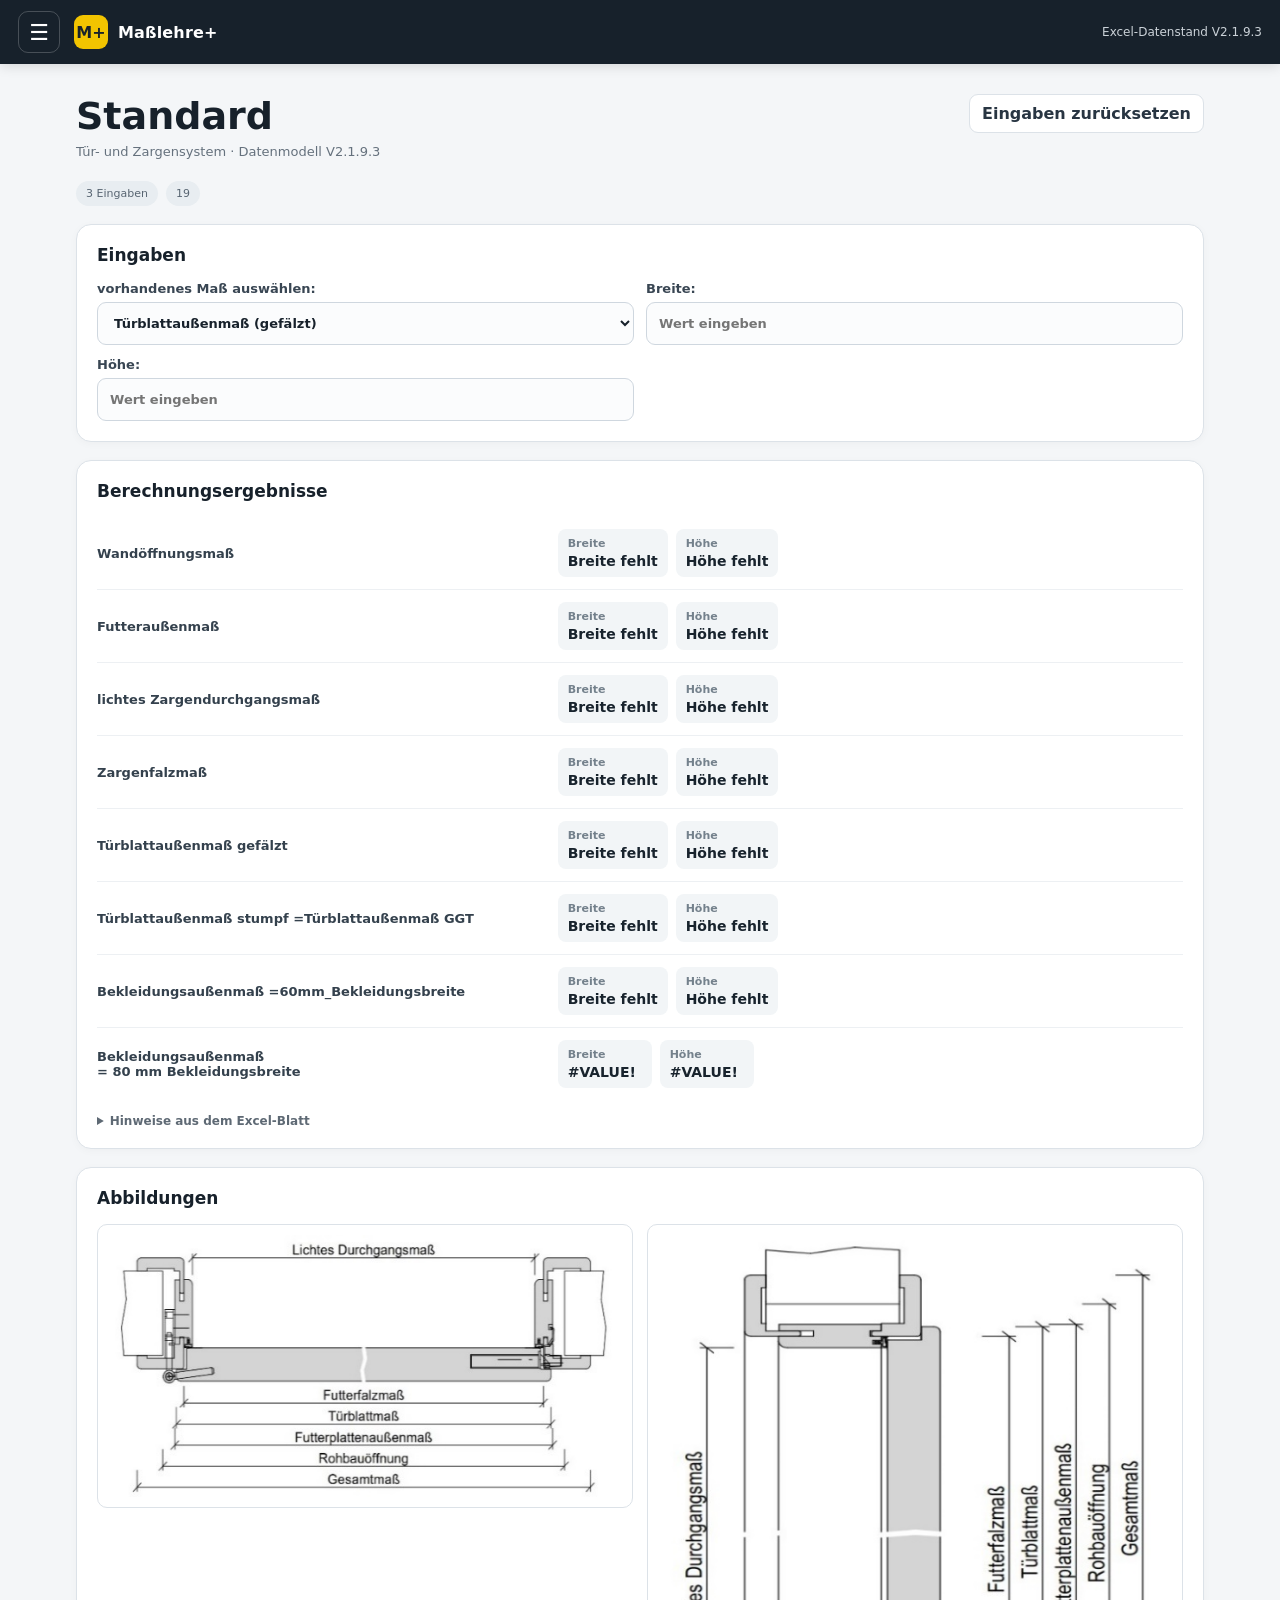
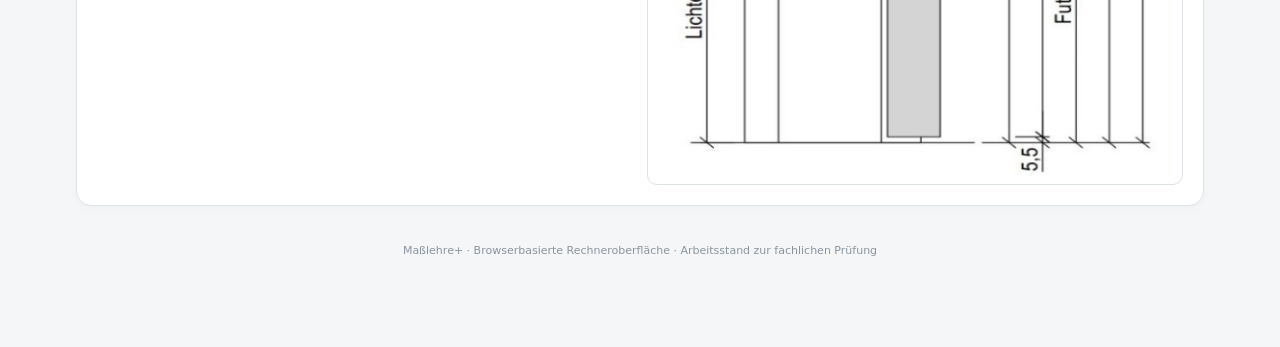
==== index.html @ daac4546 "Separate yellow section bars from measurement rows" ====
<!doctype html>
<html lang="de">
<head>
<meta charset="utf-8">
<meta name="viewport" content="width=device-width,initial-scale=1">
<meta name="theme-color" content="#17212b">
<title>Maßlehre+</title>
<link rel="stylesheet" href="css/app.css?v=0.3.10">
</head>
<body>
<header class="topbar">
  <button id="menu-toggle" aria-label="Menü öffnen" aria-expanded="false">☰</button>
  <div class="brand"><span class="brand-mark">M+</span><span>Maßlehre+</span></div>
  <span class="top-version" id="version">Rechnerdaten werden geladen …</span>
</header>
<aside id="sidebar" class="sidebar" aria-label="Rechnernavigation">
  <div class="sidebar-head"><span>Rechner auswählen</span><button id="home">Startseite</button></div>
  <input id="search" type="search" placeholder="Rechner suchen …" aria-label="Rechner suchen">
  <nav id="nav-list"></nav>
</aside>
<button id="scrim" class="scrim" hidden aria-label="Menü schließen"></button>
<main>
  <div id="load-error" class="error" hidden></div>
  <section id="welcome" class="hero">
    <div class="eyebrow">Tür- und Zargensysteme</div>
    <h1>Maßlehre+</h1>
    <p>Wähle links im Menü das gewünschte Tür- oder Zargensystem. Die Eingabefelder und Ergebnisse werden übersichtlich und mobil angepasst dargestellt.</p>
    <button class="hero-action" onclick="document.getElementById('menu-toggle').click()">Rechner auswählen</button>
  </section>
  <section id="calculator" hidden>
    <div class="page-head">
      <div><h1 id="page-title"></h1><p id="page-subtitle"></p></div>
      <div class="actions"><button id="reset" class="action">Eingaben zurücksetzen</button></div>
    </div>
    <div class="metrics"><span class="metric" id="input-count"></span><span class="metric" id="formula-count"></span></div>
    <section class="panel"><h2>Eingaben</h2><div id="inputs" class="fields"></div></section>
    <section class="panel"><h2>Berechnungsergebnisse</h2><div id="results"></div><div id="notes"></div></section>
    <section class="panel" id="image-panel" hidden><h2>Abbildungen</h2><div id="sheet-images" class="sheet-images"></div></section>
  </section>
  <div class="footer">Maßlehre+ · Browserbasierte Rechneroberfläche · Arbeitsstand zur fachlichen Prüfung</div>
</main>
<script src="js/formula-engine.js?v=0.3.10"></script>
<script src="js/app.js?v=0.3.10"></script>
</body>
</html>
---- css/app.css ----
:root{--ink:#17212b;--muted:#65717d;--line:#dce2e8;--paper:#f4f6f8;--panel:#fff;--accent:#f2c400;--accent-dark:#d9ad00;--shadow:0 12px 34px rgba(20,32,45,.10)}
*{box-sizing:border-box}
html,body{margin:0;min-height:100%;font-family:Inter,system-ui,-apple-system,BlinkMacSystemFont,"Segoe UI",sans-serif;color:var(--ink);background:var(--paper)}
button,input,select{font:inherit}
button{cursor:pointer}
.topbar{position:sticky;top:0;z-index:30;height:64px;background:#17212b;color:white;display:flex;align-items:center;gap:14px;padding:0 18px;box-shadow:0 2px 12px #0002}
.brand{display:flex;align-items:center;gap:10px;font-weight:800;letter-spacing:.01em}
.brand-mark{display:grid;place-items:center;width:34px;height:34px;background:var(--accent);color:#17212b;border-radius:9px;font-weight:900}
#menu-toggle{width:42px;height:42px;border:1px solid #ffffff35;background:transparent;color:white;border-radius:10px;font-size:22px}
.top-version{margin-left:auto;color:#cbd2d8;font-size:12px}
.layout{min-height:calc(100vh - 64px)}
.sidebar{position:fixed;z-index:40;left:0;top:64px;bottom:0;width:290px;background:#fff;border-right:1px solid var(--line);padding:18px;overflow:auto;transform:translateX(-102%);transition:transform .22s ease}
.sidebar.open{transform:translateX(0)}
.sidebar-head{display:flex;align-items:center;justify-content:space-between;margin-bottom:14px;font-weight:750}
#home{border:0;background:#eef1f4;border-radius:8px;padding:8px 10px;color:var(--ink)}
#search{width:100%;padding:11px 12px;border:1px solid var(--line);border-radius:9px;margin-bottom:16px}
.nav-section{margin:14px 0 20px}
.nav-section h3{text-transform:uppercase;font-size:10px;letter-spacing:.12em;color:#85909b;margin:0 0 8px}
.nav-item{display:block;width:100%;text-align:left;border:0;background:transparent;padding:9px 10px;border-radius:8px;color:#273542;font-size:13px}
.nav-item:hover,.nav-item.active{background:#fff4bf;color:#171f26;font-weight:700}
.scrim{position:fixed;z-index:35;inset:64px 0 0;background:#0b1420a6;border:0}
main{max-width:1180px;margin:0 auto;padding:30px 26px 70px}
.hero{padding:30px;border-radius:18px;background:linear-gradient(125deg,#17212b,#33424f);color:white;box-shadow:var(--shadow)}
.hero .eyebrow{font-size:11px;text-transform:uppercase;letter-spacing:.15em;color:#f2d44c;font-weight:800}
.hero h1{font-size:clamp(30px,5vw,48px);margin:10px 0}
.hero p{color:#d8e0e7;max-width:680px;line-height:1.6}
.hero .hero-action{display:inline-flex;margin-top:12px;background:var(--accent);border:0;padding:12px 16px;border-radius:9px;font-weight:800;color:#18212a}
.page-head{display:flex;align-items:flex-start;justify-content:space-between;gap:20px;margin-bottom:22px}
.page-head h1{font-size:clamp(26px,4vw,38px);margin:0 0 6px}
.page-head p{margin:0;color:var(--muted);font-size:13px}
.actions{display:flex;gap:8px;flex-wrap:wrap}
.action{border:1px solid var(--line);background:white;border-radius:9px;padding:9px 12px;color:#283542;font-weight:650}
.action.primary{background:var(--accent);border-color:var(--accent);color:#17212b}
.metrics{display:flex;gap:8px;margin:0 0 18px;flex-wrap:wrap}
.metric{font-size:11px;color:#586572;background:#e8edf1;border-radius:99px;padding:6px 10px}
.panel{background:var(--panel);border:1px solid var(--line);border-radius:15px;padding:20px;margin:0 0 18px;box-shadow:0 2px 8px #15202b08}
.panel h2{font-size:17px;margin:0 0 16px}
.fields{display:grid;grid-template-columns:repeat(2,minmax(0,1fr));gap:12px}
.field{display:flex;flex-direction:column;gap:6px;font-size:13px;font-weight:650;color:#394653}
.field-caption{display:flex;align-items:baseline;justify-content:space-between;gap:8px}
.field-label{min-width:0}
.field input,.field select{width:100%;border:1px solid #cfd7df;background:#fbfcfd;border-radius:9px;padding:11px 12px;color:var(--ink);min-height:43px}
.field input:focus,.field select:focus,#search:focus{outline:2px solid #f2c40080;border-color:#d7ad00}
.result-row{display:grid;grid-template-columns:minmax(160px,1fr) minmax(180px,1.4fr);gap:14px;padding:12px 0;border-bottom:1px solid #edf0f3;align-items:center}
.result-row:last-child{border-bottom:0}
.result-label{font-size:13px;font-weight:650;color:#34414d;white-space:pre-wrap}
.result-section-heading{margin:18px 0 2px;padding:9px 12px;background:#f5d200;color:#202020;font-size:15px;font-weight:750;text-align:center;border-radius:7px}
.result-values{display:flex;gap:8px;flex-wrap:wrap}
.result-value{display:flex;flex-direction:column;gap:3px;min-width:94px;padding:8px 10px;background:#f2f5f7;border-radius:8px}
.result-value span{font-size:10px;color:#84909b}
.result-value .result-axis{font-size:11px;color:#74818c;font-weight:600}
.result-value strong{font-size:14px;color:#18232d;overflow-wrap:anywhere}
.notes{margin-top:14px;color:#5e6974;font-size:12px}
.notes summary{cursor:pointer;font-weight:700}
.notes li{margin:7px 0}
.muted{color:#7b8792;font-size:13px}
.error{padding:12px 14px;background:#fff0ef;border:1px solid #f2c1bd;color:#9c2d24;border-radius:10px;margin:12px 0}
.footer{padding:20px 0;color:#8a949e;font-size:11px;text-align:center}
[hidden]{display:none!important}
@media(min-width:1100px){.sidebar{width:310px}.sidebar.open{box-shadow:var(--shadow)}}
@media(max-width:650px){.topbar{height:58px;padding:0 12px}.top-version{font-size:10px}.sidebar{top:58px;width:min(88vw,320px)}.scrim{inset:58px 0 0}main{padding:20px 13px 55px}.hero{padding:22px}.page-head{flex-direction:column}.fields{grid-template-columns:1fr}.panel{padding:15px}.result-row{grid-template-columns:1fr;gap:7px}.result-values{display:grid;grid-template-columns:repeat(2,minmax(0,1fr))}}

.table-wrap{max-width:100%;overflow:auto;border:1px solid #e4e9ee;border-radius:10px}
.reference-table{border-collapse:collapse;width:100%;min-width:520px;font-size:12px}
.reference-table th{position:sticky;left:0;background:#f0f3f6;color:#78838e;text-align:right;padding:8px;border-bottom:1px solid #e6ebef}
.reference-table td{padding:8px 10px;border-bottom:1px solid #edf0f3;border-right:1px solid #f0f2f4;white-space:nowrap}
.reference-table td small{display:block;color:#99a3ad;font-size:9px;margin-bottom:3px}
.reference-table td div{font-weight:600;color:#293744}
.sheet-images{display:grid;grid-template-columns:repeat(auto-fit,minmax(min(100%,280px),1fr));gap:14px;align-items:start}
.sheet-image{margin:0;padding:10px;border:1px solid var(--line);border-radius:10px;background:#fff}
.sheet-image img{display:block;width:100%;height:auto;max-height:560px;object-fit:contain}
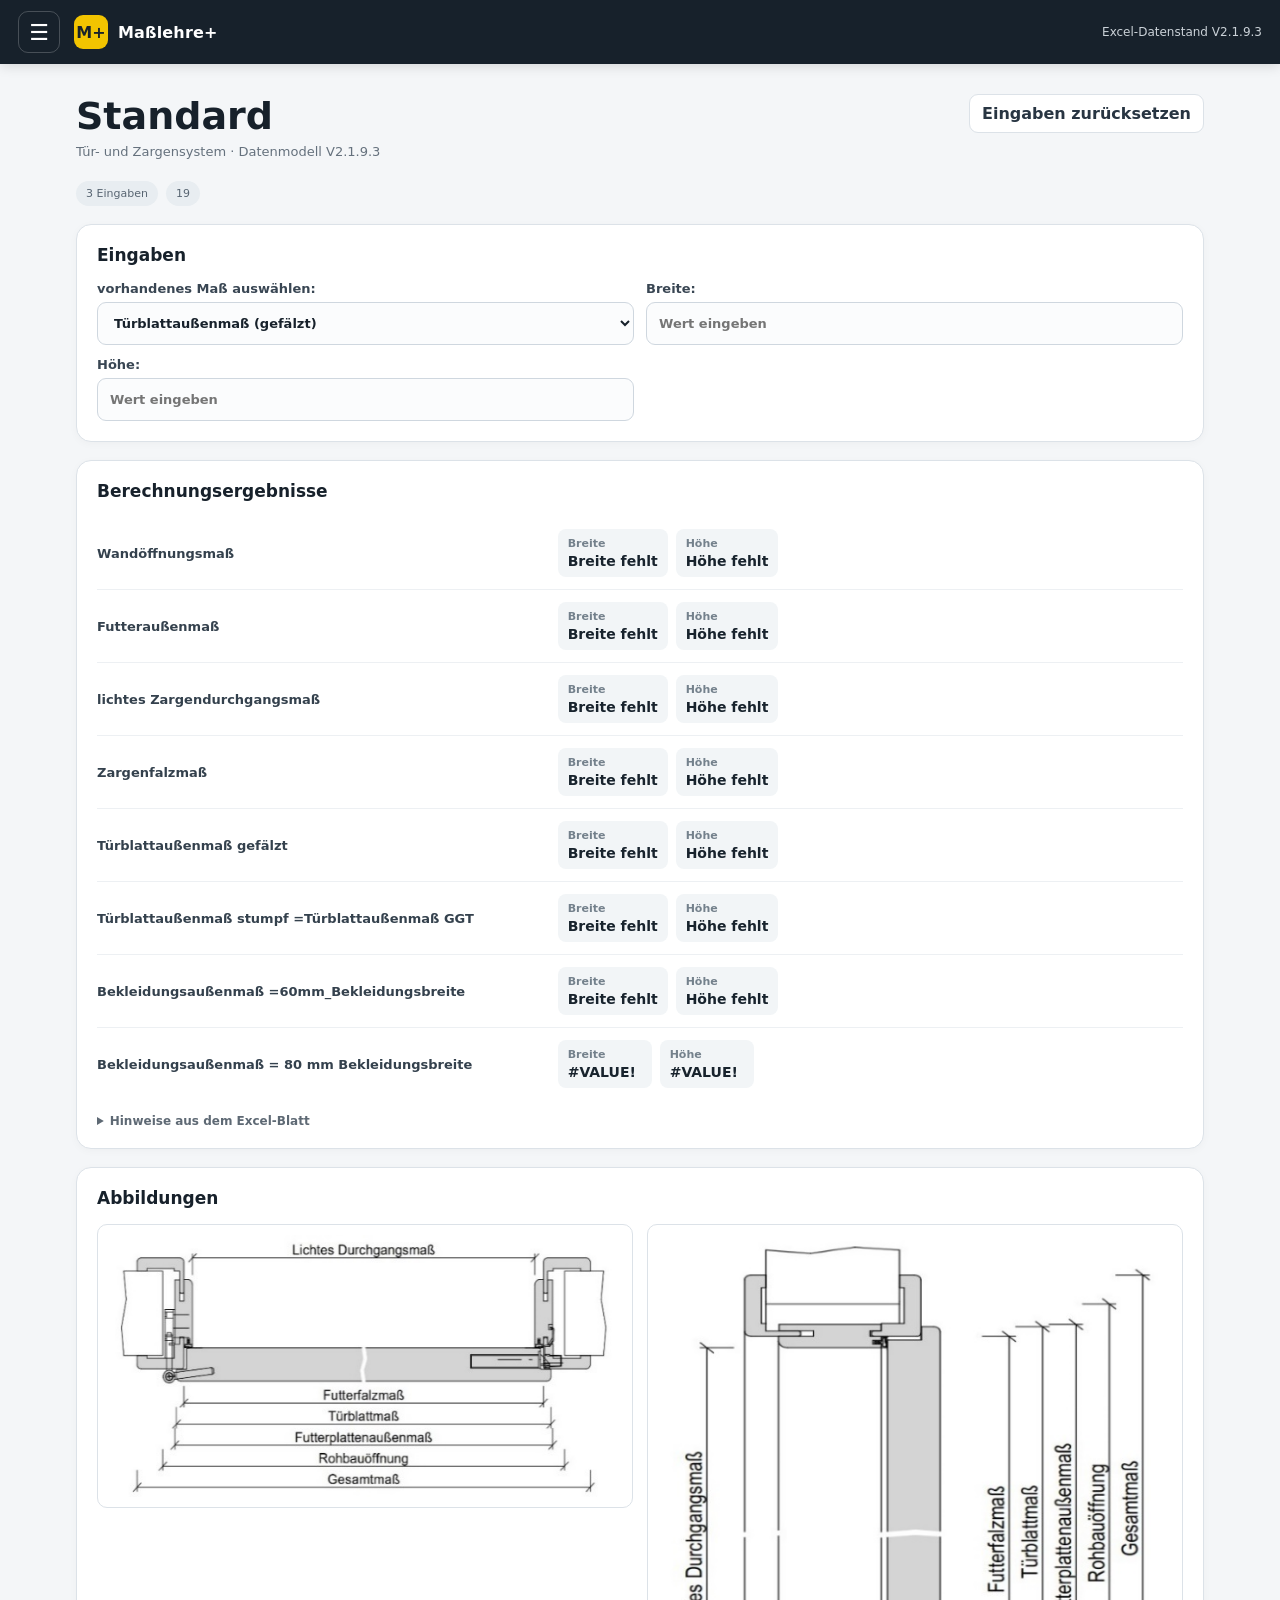
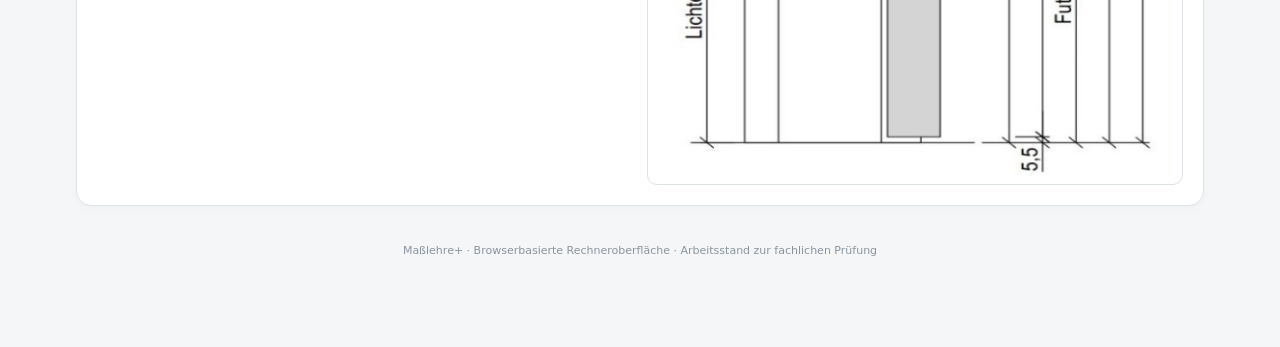
==== commit 88691d1b: "Use column B measurement labels for outputs" ====
--- a/index.html
+++ b/index.html
@@ -5,7 +5,7 @@
 <meta name="viewport" content="width=device-width,initial-scale=1">
 <meta name="theme-color" content="#17212b">
 <title>Maßlehre+</title>
-<link rel="stylesheet" href="css/app.css?v=0.3.10">
+<link rel="stylesheet" href="css/app.css?v=0.3.11">
 </head>
 <body>
 <header class="topbar">
@@ -39,8 +39,8 @@
   </section>
   <div class="footer">Maßlehre+ · Browserbasierte Rechneroberfläche · Arbeitsstand zur fachlichen Prüfung</div>
 </main>
-<script src="js/formula-engine.js?v=0.3.10"></script>
-<script src="js/app.js?v=0.3.10"></script>
+<script src="js/formula-engine.js?v=0.3.11"></script>
+<script src="js/app.js?v=0.3.11"></script>
 </body>
 </html>
 
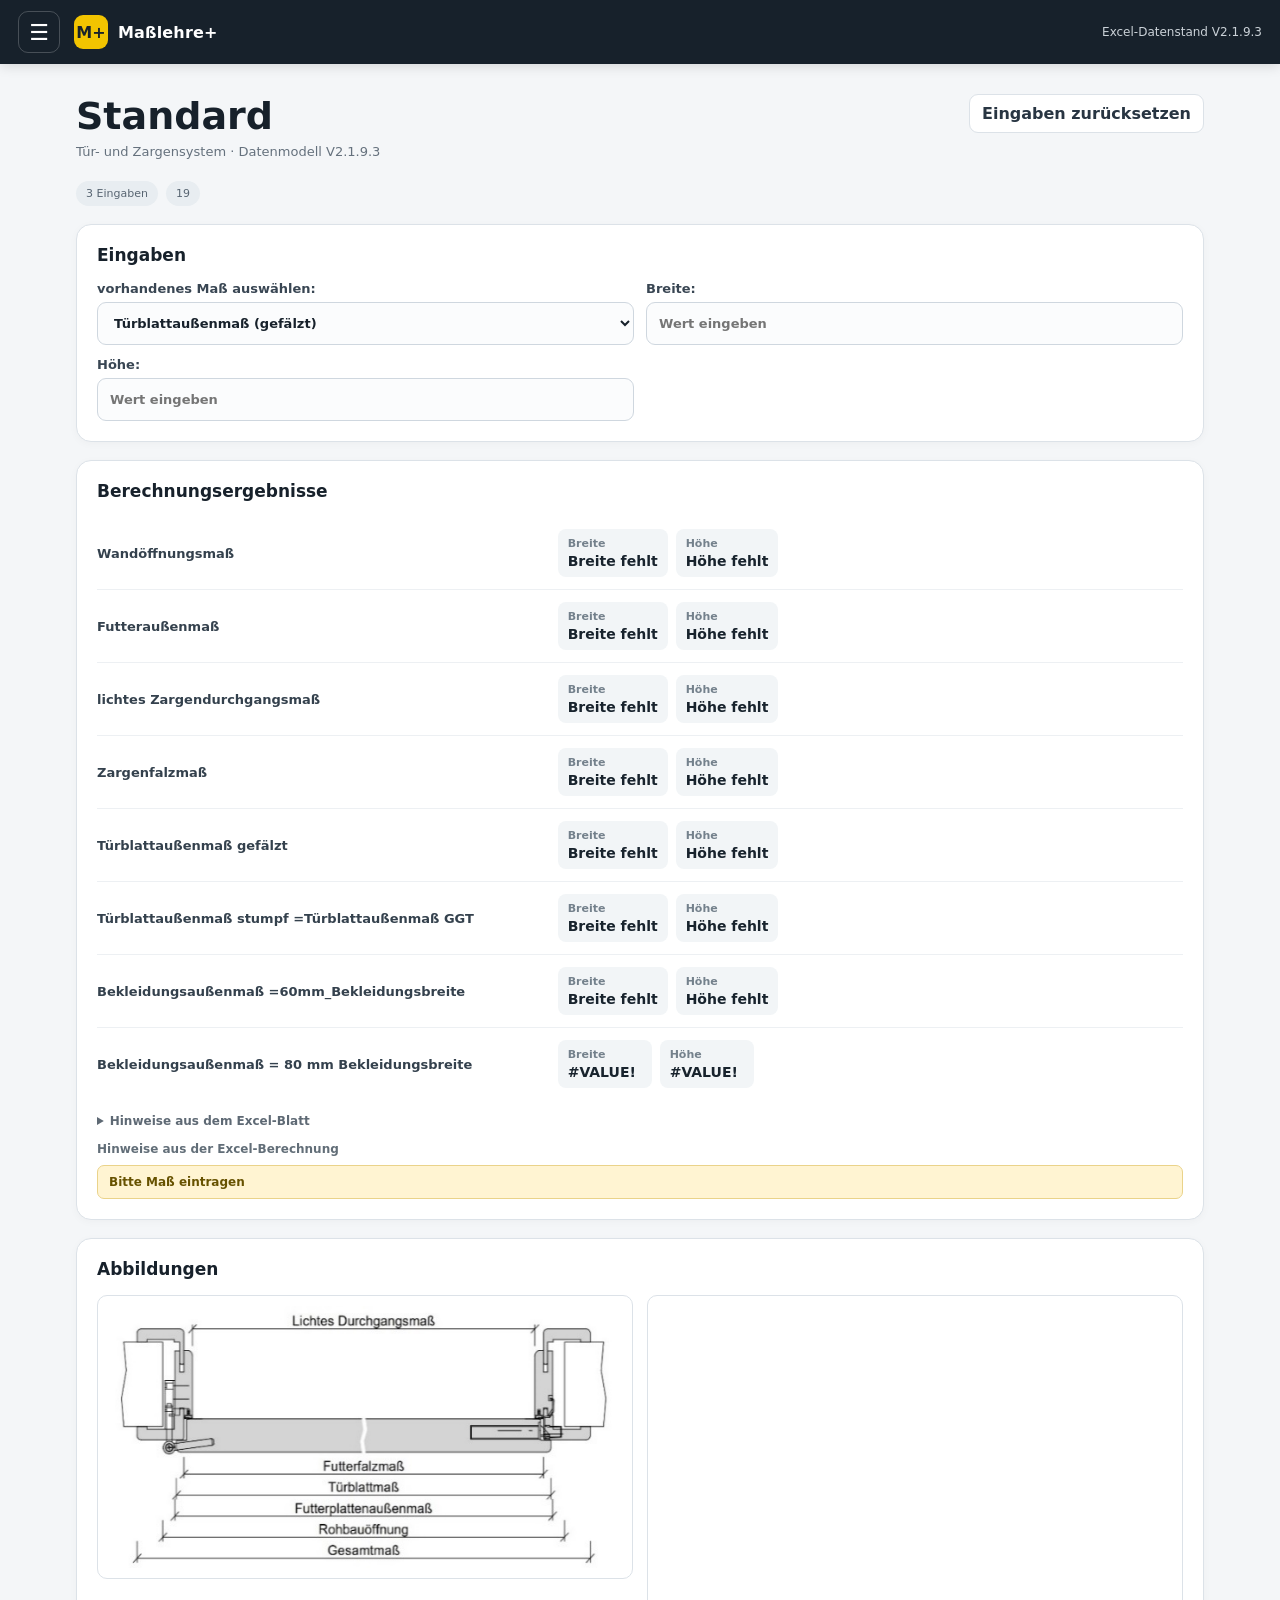
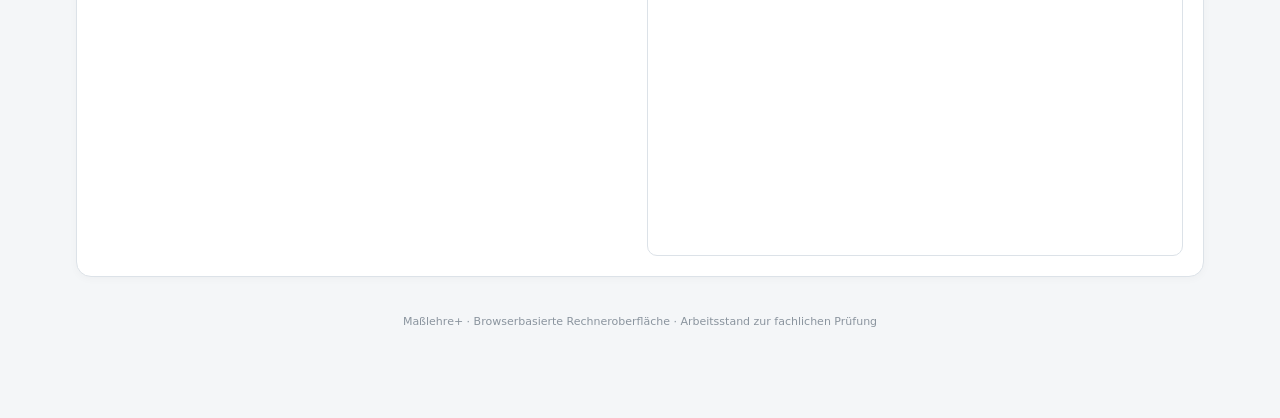
==== commit 35976d1d: "Aktualisiere Cache-Version für Excel-Formatierungen" ====
--- a/index.html
+++ b/index.html
@@ -5,7 +5,7 @@
 <meta name="viewport" content="width=device-width,initial-scale=1">
 <meta name="theme-color" content="#17212b">
 <title>Maßlehre+</title>
-<link rel="stylesheet" href="css/app.css?v=0.3.11">
+<link rel="stylesheet" href="css/app.css?v=0.3.15">
 </head>
 <body>
 <header class="topbar">
@@ -39,8 +39,8 @@
   </section>
   <div class="footer">Maßlehre+ · Browserbasierte Rechneroberfläche · Arbeitsstand zur fachlichen Prüfung</div>
 </main>
-<script src="js/formula-engine.js?v=0.3.11"></script>
-<script src="js/app.js?v=0.3.11"></script>
+<script src="js/formula-engine.js?v=0.3.15"></script>
+<script src="js/app.js?v=0.3.15"></script>
 </body>
 </html>
 
--- a/css/app.css
+++ b/css/app.css
@@ -51,6 +51,21 @@
 .result-value span{font-size:10px;color:#84909b}
 .result-value .result-axis{font-size:11px;color:#74818c;font-weight:600}
 .result-value strong{font-size:14px;color:#18232d;overflow-wrap:anywhere}
+.la-result{padding:13px 14px;margin:8px 0;border:1px solid #e6eaee;border-radius:9px;background:#fff}
+.la-result-head{display:flex;align-items:center;justify-content:space-between;gap:12px;margin-bottom:9px}
+.la-result-head h3{margin:0;color:#25313c;font-size:14px;font-weight:700;white-space:pre-wrap}
+.la-tag{flex:0 1 auto;padding:4px 8px;border-radius:999px;background:#fff4c2;color:#5b4b00;font-size:11px;font-weight:650;text-align:center}
+.la-measures{display:grid;grid-template-columns:repeat(2,minmax(0,1fr));gap:8px}
+.la-measure{display:flex;justify-content:space-between;align-items:center;gap:8px;padding:9px 11px;border-radius:7px;background:#f7f8fa}
+.la-measure span{font-size:12px;color:#66737e;font-weight:600}
+.la-measure strong{font-size:14px;color:#17212b;font-variant-numeric:tabular-nums;text-align:right}
+.result-value.near-standard,.la-measure.near-standard{background:#fff4bd;border:1px solid #f0cf45}
+.result-value.warning-red,.la-measure.warning-red{background:#ffe4e4;border:1px solid #ed8b8b}
+.excel-messages{margin-top:14px;display:grid;gap:7px}
+.excel-messages h3{margin:0 0 2px;font-size:12px;color:#626e78}
+.excel-message{padding:9px 11px;border-radius:7px;font-size:12px;font-weight:650}
+.excel-message.warning-red{background:#ffe4e4;border:1px solid #ed8b8b;color:#8f1f1f}
+.excel-message.warning-note{background:#fff4d2;border:1px solid #ead38a;color:#675200}
 .notes{margin-top:14px;color:#5e6974;font-size:12px}
 .notes summary{cursor:pointer;font-weight:700}
 .notes li{margin:7px 0}
@@ -59,7 +74,7 @@
 .footer{padding:20px 0;color:#8a949e;font-size:11px;text-align:center}
 [hidden]{display:none!important}
 @media(min-width:1100px){.sidebar{width:310px}.sidebar.open{box-shadow:var(--shadow)}}
-@media(max-width:650px){.topbar{height:58px;padding:0 12px}.top-version{font-size:10px}.sidebar{top:58px;width:min(88vw,320px)}.scrim{inset:58px 0 0}main{padding:20px 13px 55px}.hero{padding:22px}.page-head{flex-direction:column}.fields{grid-template-columns:1fr}.panel{padding:15px}.result-row{grid-template-columns:1fr;gap:7px}.result-values{display:grid;grid-template-columns:repeat(2,minmax(0,1fr))}}
+@media(max-width:650px){.topbar{height:58px;padding:0 12px}.top-version{font-size:10px}.sidebar{top:58px;width:min(88vw,320px)}.scrim{inset:58px 0 0}main{padding:20px 13px 55px}.hero{padding:22px}.page-head{flex-direction:column}.fields{grid-template-columns:1fr}.panel{padding:15px}.result-row{grid-template-columns:1fr;gap:7px}.result-values{display:grid;grid-template-columns:repeat(2,minmax(0,1fr))}.la-result-head{align-items:flex-start;flex-direction:column;gap:6px}}
 
 .table-wrap{max-width:100%;overflow:auto;border:1px solid #e4e9ee;border-radius:10px}
 .reference-table{border-collapse:collapse;width:100%;min-width:520px;font-size:12px}
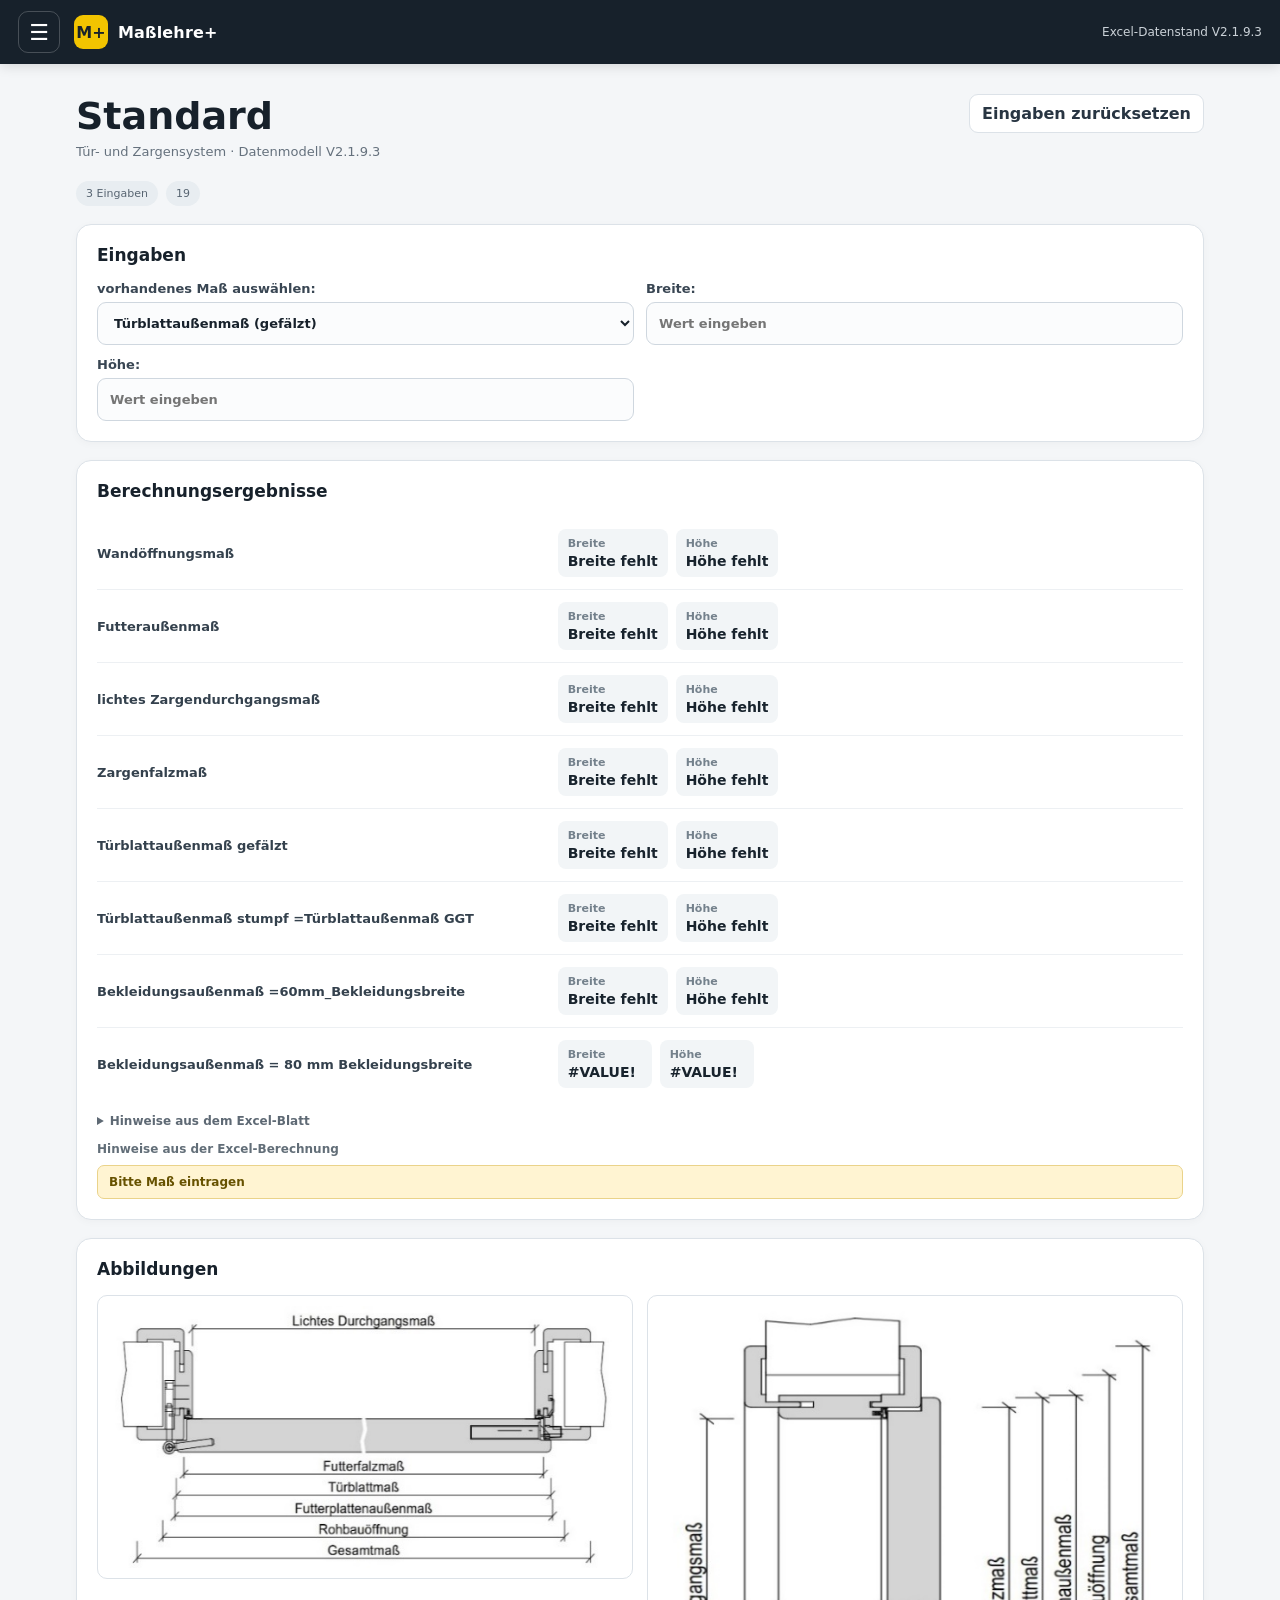
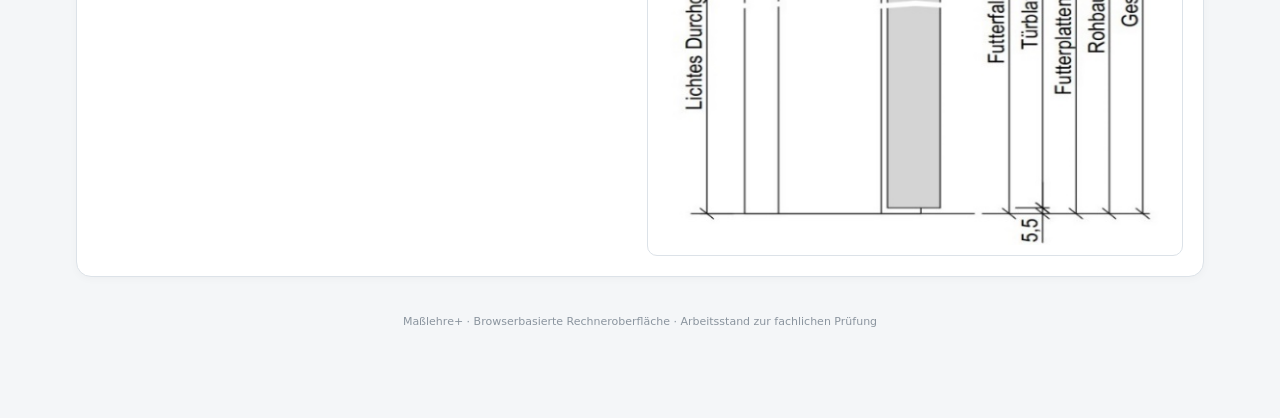
==== commit 2ea3e0bb: "Aktualisiere Website-Cache für Navigation" ====
--- a/index.html
+++ b/index.html
@@ -5,7 +5,7 @@
 <meta name="viewport" content="width=device-width,initial-scale=1">
 <meta name="theme-color" content="#17212b">
 <title>Maßlehre+</title>
-<link rel="stylesheet" href="css/app.css?v=0.3.15">
+<link rel="stylesheet" href="css/app.css?v=0.3.17">
 </head>
 <body>
 <header class="topbar">
@@ -39,8 +39,8 @@
   </section>
   <div class="footer">Maßlehre+ · Browserbasierte Rechneroberfläche · Arbeitsstand zur fachlichen Prüfung</div>
 </main>
-<script src="js/formula-engine.js?v=0.3.15"></script>
-<script src="js/app.js?v=0.3.15"></script>
+<script src="js/formula-engine.js?v=0.3.17"></script>
+<script src="js/app.js?v=0.3.17"></script>
 </body>
 </html>
 
